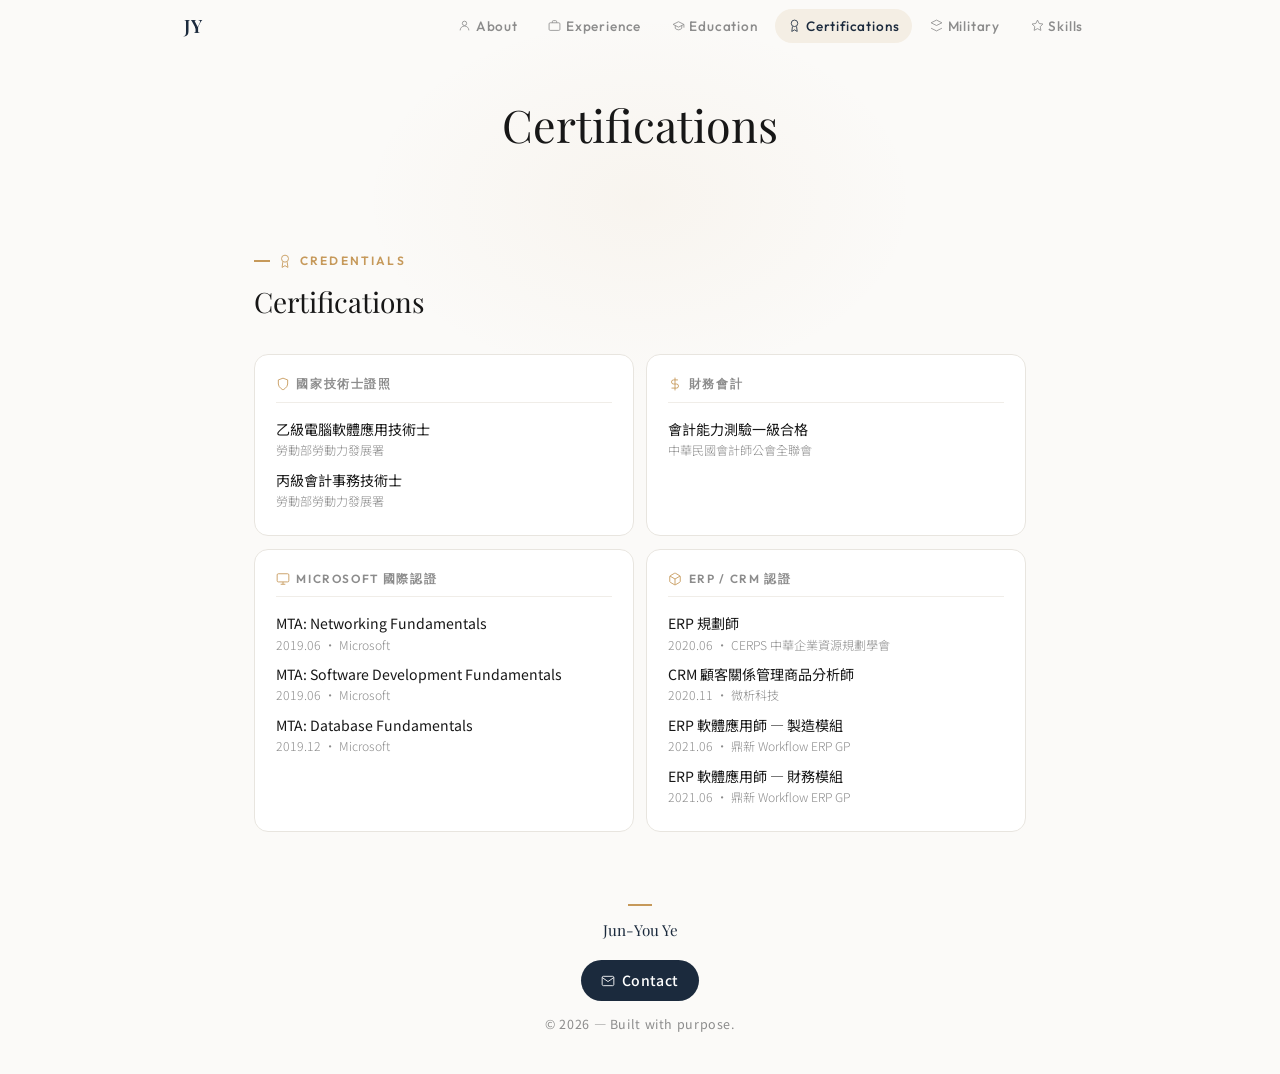
==== certs.html @ 10effc5e "Convert to multi-page site with English section titles Each section (Experience, Education, Certific" ====
<!DOCTYPE html>
<html lang="zh-TW">
<head>
<meta charset="UTF-8">
<meta name="viewport" content="width=device-width, initial-scale=1.0">
<meta name="description" content="Jun-You Ye — Certifications">
<title>Jun-You Ye — Certifications</title>
<link rel="preconnect" href="https://fonts.googleapis.com">
<link href="https://fonts.googleapis.com/css2?family=Outfit:wght@300;400;500;600&family=Playfair+Display:ital,wght@0,400;0,600;1,400&family=Noto+Sans+TC:wght@300;400;500;600&display=swap" rel="stylesheet">
<style>
  :root {
    --bg: #FBFAF8; --bg-elevated: #FFFFFF; --bg-subtle: #F5F3EF;
    --bg-glass: rgba(255,255,255,0.65); --text-1: #171717; --text-2: #4A4A4A;
    --text-3: #8C8C8C; --accent: #1B2A3D; --accent-soft: #2D4A6A;
    --gold: #C6995A; --gold-light: rgba(198,153,90,0.12);
    --border: #E8E5DF; --border-light: #F0EDE8; --radius: 14px;
    --shadow-md: 0 4px 20px rgba(0,0,0,0.05), 0 1px 4px rgba(0,0,0,0.03);
    --shadow-hover: 0 8px 32px rgba(0,0,0,0.08), 0 2px 8px rgba(0,0,0,0.04);
    --transition: cubic-bezier(0.22, 1, 0.36, 1);
  }
  *, *::before, *::after { margin: 0; padding: 0; box-sizing: border-box; }
  html { scroll-behavior: smooth; }
  body { font-family: 'Noto Sans TC', 'Outfit', sans-serif; font-weight: 400; color: var(--text-1); background: var(--bg); line-height: 1.65; -webkit-font-smoothing: antialiased; overflow-x: hidden; }

  nav { position: fixed; top: 0; width: 100%; z-index: 100; transition: all 0.4s var(--transition); }
  nav.scrolled { background: var(--bg-glass); backdrop-filter: blur(20px) saturate(1.4); -webkit-backdrop-filter: blur(20px) saturate(1.4); border-bottom: 1px solid rgba(0,0,0,0.04); }
  .nav-inner { max-width: 960px; margin: 0 auto; padding: 0 1.5rem; display: flex; justify-content: space-between; align-items: center; height: 52px; }
  .nav-logo { font-family: 'Playfair Display', serif; font-size: 1.15rem; color: var(--accent); letter-spacing: 0.03em; font-weight: 600; text-decoration: none; }
  .nav-links { display: flex; gap: 0.3rem; list-style: none; }
  .nav-links a { text-decoration: none; color: var(--text-3); font-family: 'Outfit', sans-serif; font-size: 0.85rem; display: inline-flex; align-items: center; gap: 0.3rem; font-weight: 500; letter-spacing: 0.06em; padding: 0.35rem 0.8rem; border-radius: 100px; transition: all 0.3s var(--transition); }
  .nav-links a svg { width: 13px; height: 13px; stroke: currentColor; fill: none; stroke-width: 1.5; }
  .nav-links a:hover, .nav-links a.active { color: var(--accent); background: var(--gold-light); }

  .page-header { padding: 5.5rem 1.5rem 2.5rem; text-align: center; position: relative; }
  .page-header::before { content: ''; position: absolute; top: 0; left: 50%; transform: translateX(-50%); width: 600px; height: 400px; background: radial-gradient(ellipse at center, rgba(198,153,90,0.06) 0%, transparent 65%); pointer-events: none; }
  .page-header-title { font-family: 'Playfair Display', serif; font-size: 2.8rem; font-weight: 400; color: var(--text-1); opacity: 0; animation: fadeUp 0.7s var(--transition) 0.2s forwards; }

  .cta-primary { display: inline-flex; align-items: center; gap: 0.4rem; padding: 0.55rem 1.3rem; background: var(--accent); color: #fff; border-radius: 100px; text-decoration: none; font-size: 0.88rem; font-weight: 500; letter-spacing: 0.03em; transition: all 0.35s var(--transition); }
  .cta-primary:hover { background: var(--accent-soft); box-shadow: var(--shadow-md); transform: translateY(-1px); }
  .cta-primary svg { width: 14px; height: 14px; stroke: currentColor; fill: none; stroke-width: 1.5; }

  .container { max-width: 820px; margin: 0 auto; padding: 0 1.5rem; }
  section { padding: 2.5rem 0; }
  .section-label { display: inline-flex; align-items: center; gap: 0.5rem; font-family: 'Outfit', sans-serif; font-size: 0.75rem; font-weight: 600; letter-spacing: 0.18em; text-transform: uppercase; color: var(--gold); margin-bottom: 0.5rem; }
  .section-label svg { width: 14px; height: 14px; stroke: var(--gold); fill: none; stroke-width: 1.5; flex-shrink: 0; }
  .section-label::before { content: ''; width: 16px; height: 1.5px; background: var(--gold); }
  .section-title { font-family: 'Playfair Display', serif; font-size: 1.75rem; font-weight: 400; color: var(--text-1); margin-bottom: 1.8rem; }

  .cert-container { display: grid; grid-template-columns: 1fr 1fr; gap: 0.8rem; }
  .cert-card { background: var(--bg-elevated); border: 1px solid var(--border); border-radius: var(--radius); padding: 1.2rem 1.3rem; transition: all 0.4s var(--transition); }
  .cert-card:hover { box-shadow: var(--shadow-hover); transform: translateY(-2px); }
  .cert-card-label { font-family: 'Outfit', sans-serif; font-size: 0.74rem; font-weight: 600; letter-spacing: 0.14em; text-transform: uppercase; color: var(--text-3); margin-bottom: 0.7rem; padding-bottom: 0.5rem; border-bottom: 1px solid var(--border-light); display: flex; align-items: center; gap: 0.4rem; }
  .cert-card-label svg { width: 14px; height: 14px; stroke: var(--gold); fill: none; stroke-width: 1.5; flex-shrink: 0; }
  .cert-row { padding: 0.3rem 0; }
  .cert-row-name { font-size: 0.88rem; color: var(--text-1); font-weight: 400; line-height: 1.45; }
  .cert-row-meta { font-size: 0.76rem; color: var(--text-3); font-weight: 300; margin-top: 0.05rem; }

  footer { text-align: center; padding: 2rem 1.5rem 2.5rem; }
  .footer-line { width: 24px; height: 1.5px; background: var(--gold); margin: 0 auto 0.8rem; }
  .footer-name { font-family: 'Playfair Display', serif; font-size: 0.95rem; color: var(--accent); margin-bottom: 0.25rem; }
  .footer-copy { font-size: 0.78rem; color: var(--text-3); letter-spacing: 0.05em; }

  @keyframes fadeUp { from { opacity: 0; transform: translateY(16px); } to { opacity: 1; transform: translateY(0); } }
  .reveal { opacity: 0; transform: translateY(20px); transition: opacity 0.65s var(--transition), transform 0.65s var(--transition); }
  .reveal.visible { opacity: 1; transform: translateY(0); }
  .reveal.d1 { transition-delay: 0.06s; } .reveal.d2 { transition-delay: 0.12s; } .reveal.d3 { transition-delay: 0.18s; } .reveal.d4 { transition-delay: 0.24s; }

  @media (max-width: 640px) { .page-header-title { font-size: 2.2rem; } .cert-container { grid-template-columns: 1fr; } .nav-links a { font-size: 0.78rem; padding: 0.3rem 0.5rem; } }
  .hamburger { display: none; cursor: pointer; background: none; border: none; padding: 0.5rem; min-width: 40px; min-height: 40px; align-items: center; justify-content: center; flex-direction: column; }
  .hamburger span { display: block; width: 22px; height: 2.5px; background: var(--text-1); margin: 3px 0; border-radius: 2px; transition: 0.3s; }
  @media (max-width: 480px) {
    .nav-links { display: none; }
    .nav-links.open { display: flex; flex-direction: column; position: absolute; top: 52px; left: 0; width: 100%; background: var(--bg-elevated); backdrop-filter: blur(20px); padding: 1rem 1.5rem; gap: 0.3rem; border-bottom: 1px solid var(--border-light); box-shadow: var(--shadow-md); z-index: 100; }
    .hamburger { display: flex; }
  }
  @media print { nav, footer, .hamburger { display: none; } .reveal { opacity: 1 !important; transform: none !important; } body { background: #fff; } .cert-container { grid-template-columns: 1fr 1fr; } }
</style>
</head>
<body>

<nav id="nav" aria-label="Navigation">
  <div class="nav-inner">
    <a href="index.html" class="nav-logo">JY</a>
    <button class="hamburger" aria-label="Open menu" onclick="document.querySelector('.nav-links').classList.toggle('open')">
      <span></span><span></span><span></span>
    </button>
    <ul class="nav-links">
      <li><a href="index.html"><svg viewBox="0 0 24 24"><circle cx="12" cy="8" r="4"/><path d="M20 21a8 8 0 1 0-16 0"/></svg>About</a></li>
      <li><a href="experience.html"><svg viewBox="0 0 24 24"><rect x="2" y="7" width="20" height="14" rx="2" ry="2"/><path d="M16 7V5a2 2 0 0 0-2-2h-4a2 2 0 0 0-2 2v2"/></svg>Experience</a></li>
      <li><a href="education.html"><svg viewBox="0 0 24 24"><path d="M22 10v6M2 10l10-5 10 5-10 5z"/><path d="M6 12v5c0 2 6 3 6 3s6-1 6-3v-5"/></svg>Education</a></li>
      <li><a href="certs.html"><svg viewBox="0 0 24 24"><circle cx="12" cy="8" r="6"/><path d="M8.21 13.89L7 23l5-3 5 3-1.21-9.12"/></svg>Certifications</a></li>
      <li><a href="military.html"><svg viewBox="0 0 24 24"><path d="M12 2L2 7l10 5 10-5-10-5z"/><path d="M2 17l10 5 10-5"/></svg>Military</a></li>
      <li><a href="skills.html"><svg viewBox="0 0 24 24"><polygon points="12 2 15.09 8.26 22 9.27 17 14.14 18.18 21.02 12 17.77 5.82 21.02 7 14.14 2 9.27 8.91 8.26 12 2"/></svg>Skills</a></li>
    </ul>
  </div>
</nav>

<div class="page-header">
  <h1 class="page-header-title">Certifications</h1>
</div>

<div class="container">
<main>
  <section>
    <div class="reveal">
      <div class="section-label"><svg viewBox="0 0 24 24"><circle cx="12" cy="8" r="6"/><path d="M8.21 13.89L7 23l5-3 5 3-1.21-9.12"/></svg>Credentials</div>
      <h2 class="section-title">Certifications</h2>
    </div>
    <div class="cert-container">
      <div class="cert-card reveal d1">
        <div class="cert-card-label"><svg viewBox="0 0 24 24"><path d="M12 22s8-4 8-10V5l-8-3-8 3v7c0 6 8 10 8 10z"/></svg>國家技術士證照</div>
        <div class="cert-row">
          <div class="cert-row-name">乙級電腦軟體應用技術士</div>
          <div class="cert-row-meta">勞動部勞動力發展署</div>
        </div>
        <div class="cert-row">
          <div class="cert-row-name">丙級會計事務技術士</div>
          <div class="cert-row-meta">勞動部勞動力發展署</div>
        </div>
      </div>
      <div class="cert-card reveal d2">
        <div class="cert-card-label"><svg viewBox="0 0 24 24"><line x1="12" y1="1" x2="12" y2="23"/><path d="M17 5H9.5a3.5 3.5 0 0 0 0 7h5a3.5 3.5 0 0 1 0 7H6"/></svg>財務會計</div>
        <div class="cert-row">
          <div class="cert-row-name">會計能力測驗一級合格</div>
          <div class="cert-row-meta">中華民國會計師公會全聯會</div>
        </div>
      </div>
      <div class="cert-card reveal d3">
        <div class="cert-card-label"><svg viewBox="0 0 24 24"><rect x="2" y="3" width="20" height="14" rx="2" ry="2"/><line x1="8" y1="21" x2="16" y2="21"/><line x1="12" y1="17" x2="12" y2="21"/></svg>Microsoft 國際認證</div>
        <div class="cert-row">
          <div class="cert-row-name">MTA: Networking Fundamentals</div>
          <div class="cert-row-meta">2019.06 ・ Microsoft</div>
        </div>
        <div class="cert-row">
          <div class="cert-row-name">MTA: Software Development Fundamentals</div>
          <div class="cert-row-meta">2019.06 ・ Microsoft</div>
        </div>
        <div class="cert-row">
          <div class="cert-row-name">MTA: Database Fundamentals</div>
          <div class="cert-row-meta">2019.12 ・ Microsoft</div>
        </div>
      </div>
      <div class="cert-card reveal d4">
        <div class="cert-card-label"><svg viewBox="0 0 24 24"><path d="M21 16V8a2 2 0 0 0-1-1.73l-7-4a2 2 0 0 0-2 0l-7 4A2 2 0 0 0 3 8v8a2 2 0 0 0 1 1.73l7 4a2 2 0 0 0 2 0l7-4A2 2 0 0 0 21 16z"/><polyline points="3.27 6.96 12 12.01 20.73 6.96"/><line x1="12" y1="22.08" x2="12" y2="12"/></svg>ERP / CRM 認證</div>
        <div class="cert-row">
          <div class="cert-row-name">ERP 規劃師</div>
          <div class="cert-row-meta">2020.06 ・ CERPS 中華企業資源規劃學會</div>
        </div>
        <div class="cert-row">
          <div class="cert-row-name">CRM 顧客關係管理商品分析師</div>
          <div class="cert-row-meta">2020.11 ・ 微析科技</div>
        </div>
        <div class="cert-row">
          <div class="cert-row-name">ERP 軟體應用師 — 製造模組</div>
          <div class="cert-row-meta">2021.06 ・ 鼎新 Workflow ERP GP</div>
        </div>
        <div class="cert-row">
          <div class="cert-row-name">ERP 軟體應用師 — 財務模組</div>
          <div class="cert-row-meta">2021.06 ・ 鼎新 Workflow ERP GP</div>
        </div>
      </div>
    </div>
  </section>
</main>
</div>

<footer>
  <div class="footer-line"></div>
  <div class="footer-name">Jun-You Ye</div>
  <a class="cta-primary" href="mailto:jun-you.ye@outlook.com" style="margin: 0.8rem auto; display: inline-flex;">
    <svg viewBox="0 0 24 24" role="img" style="width:14px;height:14px;stroke:currentColor;fill:none;stroke-width:1.5;"><path d="M4 4h16c1.1 0 2 .9 2 2v12c0 1.1-.9 2-2 2H4c-1.1 0-2-.9-2-2V6c0-1.1.9-2 2-2z"/><polyline points="22,6 12,13 2,6"/></svg>
    Contact
  </a>
  <div class="footer-copy">© 2026 — Built with purpose.</div>
</footer>

<script>
  const nav = document.getElementById('nav');
  window.addEventListener('scroll', () => { nav.classList.toggle('scrolled', window.scrollY > 20); }, { passive: true });
  const observer = new IntersectionObserver((entries) => { entries.forEach(e => { if (e.isIntersecting) e.target.classList.add('visible'); }); }, { threshold: 0.1, rootMargin: '0px 0px -40px 0px' });
  document.querySelectorAll('.reveal').forEach(el => observer.observe(el));
  const cur = location.pathname.split('/').pop() || 'index.html';
  document.querySelectorAll('.nav-links a[href]').forEach(a => { if (a.getAttribute('href') === cur) a.classList.add('active'); });
</script>
</body>
</html>
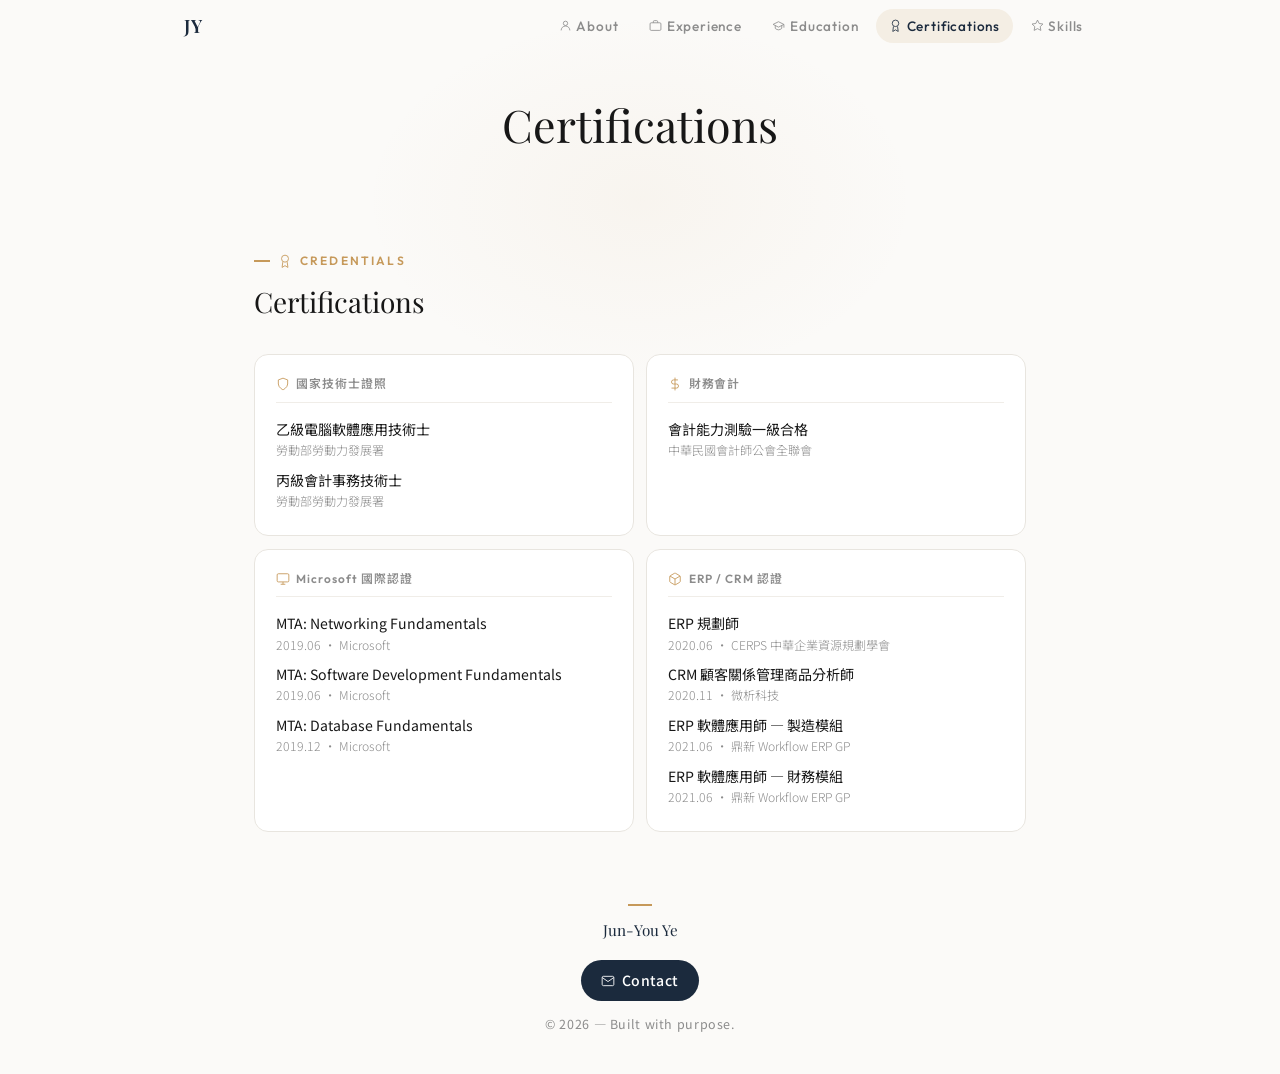
==== commit 59e6aff9: "Remove military page; unify Chinese font rendering - Delete military.html and remove Military nav li" ====
--- a/certs.html
+++ b/certs.html
@@ -49,7 +49,7 @@
   .cert-container { display: grid; grid-template-columns: 1fr 1fr; gap: 0.8rem; }
   .cert-card { background: var(--bg-elevated); border: 1px solid var(--border); border-radius: var(--radius); padding: 1.2rem 1.3rem; transition: all 0.4s var(--transition); }
   .cert-card:hover { box-shadow: var(--shadow-hover); transform: translateY(-2px); }
-  .cert-card-label { font-family: 'Outfit', sans-serif; font-size: 0.74rem; font-weight: 600; letter-spacing: 0.14em; text-transform: uppercase; color: var(--text-3); margin-bottom: 0.7rem; padding-bottom: 0.5rem; border-bottom: 1px solid var(--border-light); display: flex; align-items: center; gap: 0.4rem; }
+  .cert-card-label { font-family: 'Outfit', 'Noto Sans TC', sans-serif; font-size: 0.74rem; font-weight: 600; letter-spacing: 0.08em; color: var(--text-3); margin-bottom: 0.7rem; padding-bottom: 0.5rem; border-bottom: 1px solid var(--border-light); display: flex; align-items: center; gap: 0.4rem; }
   .cert-card-label svg { width: 14px; height: 14px; stroke: var(--gold); fill: none; stroke-width: 1.5; flex-shrink: 0; }
   .cert-row { padding: 0.3rem 0; }
   .cert-row-name { font-size: 0.88rem; color: var(--text-1); font-weight: 400; line-height: 1.45; }
@@ -89,7 +89,6 @@
       <li><a href="experience.html"><svg viewBox="0 0 24 24"><rect x="2" y="7" width="20" height="14" rx="2" ry="2"/><path d="M16 7V5a2 2 0 0 0-2-2h-4a2 2 0 0 0-2 2v2"/></svg>Experience</a></li>
       <li><a href="education.html"><svg viewBox="0 0 24 24"><path d="M22 10v6M2 10l10-5 10 5-10 5z"/><path d="M6 12v5c0 2 6 3 6 3s6-1 6-3v-5"/></svg>Education</a></li>
       <li><a href="certs.html"><svg viewBox="0 0 24 24"><circle cx="12" cy="8" r="6"/><path d="M8.21 13.89L7 23l5-3 5 3-1.21-9.12"/></svg>Certifications</a></li>
-      <li><a href="military.html"><svg viewBox="0 0 24 24"><path d="M12 2L2 7l10 5 10-5-10-5z"/><path d="M2 17l10 5 10-5"/></svg>Military</a></li>
       <li><a href="skills.html"><svg viewBox="0 0 24 24"><polygon points="12 2 15.09 8.26 22 9.27 17 14.14 18.18 21.02 12 17.77 5.82 21.02 7 14.14 2 9.27 8.91 8.26 12 2"/></svg>Skills</a></li>
     </ul>
   </div>
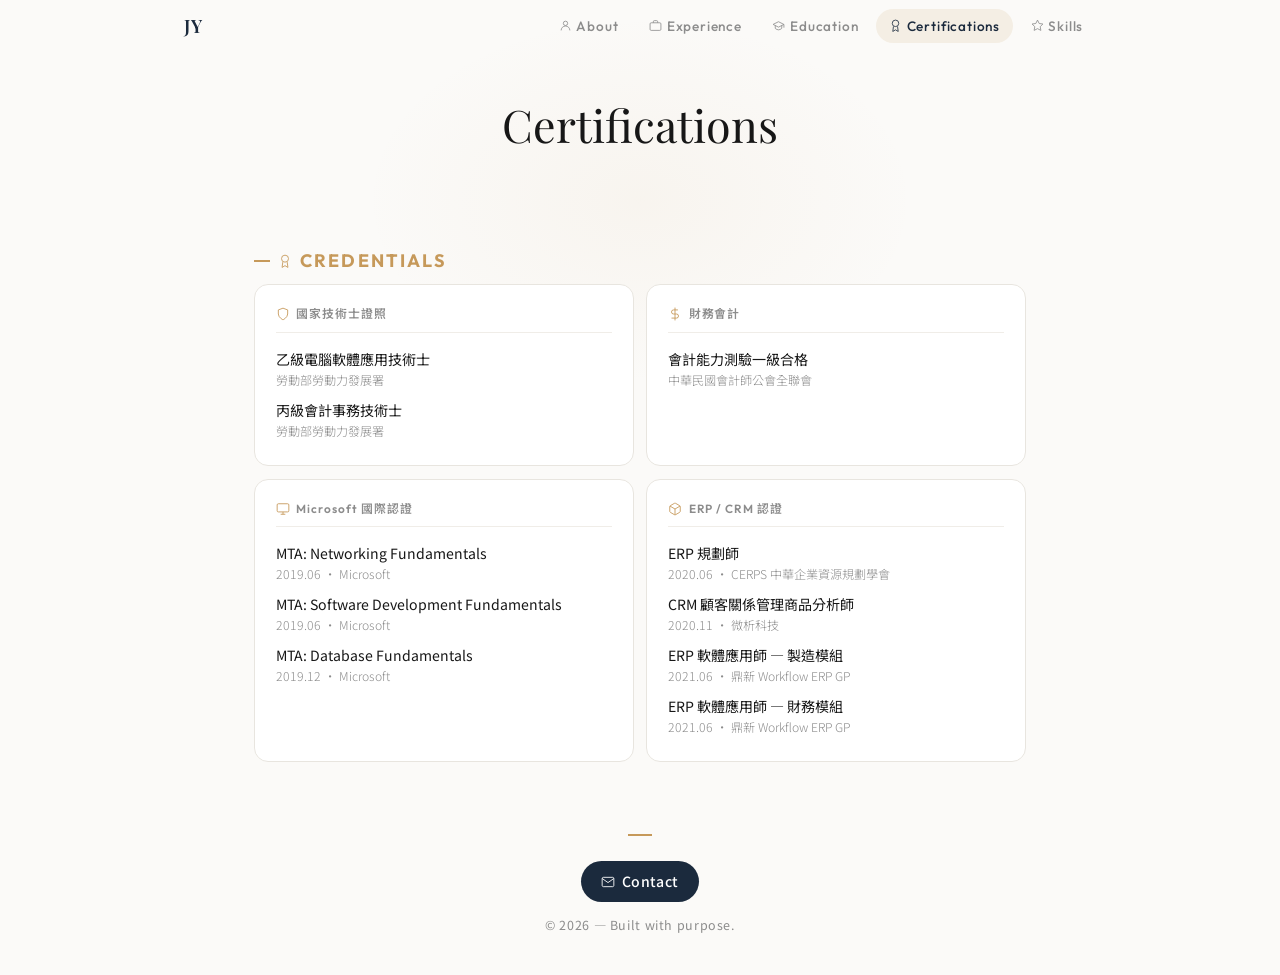
==== commit cc2be8b9: "修正多餘的文字 修正多餘的文字" ====
--- a/certs.html
+++ b/certs.html
@@ -102,8 +102,7 @@
 <main>
   <section>
     <div class="reveal">
-      <div class="section-label"><svg viewBox="0 0 24 24"><circle cx="12" cy="8" r="6"/><path d="M8.21 13.89L7 23l5-3 5 3-1.21-9.12"/></svg>Credentials</div>
-      <h2 class="section-title">Certifications</h2>
+      <div class="section-label"><svg viewBox="0 0 24 24"><circle cx="12" cy="8" r="6"/><path d="M8.21 13.89L7 23l5-3 5 3-1.21-9.12"/></svg><h2>Credentials</h2></div>
     </div>
     <div class="cert-container">
       <div class="cert-card reveal d1">
@@ -165,7 +164,6 @@
 
 <footer>
   <div class="footer-line"></div>
-  <div class="footer-name">Jun-You Ye</div>
   <a class="cta-primary" href="mailto:jun-you.ye@outlook.com" style="margin: 0.8rem auto; display: inline-flex;">
     <svg viewBox="0 0 24 24" role="img" style="width:14px;height:14px;stroke:currentColor;fill:none;stroke-width:1.5;"><path d="M4 4h16c1.1 0 2 .9 2 2v12c0 1.1-.9 2-2 2H4c-1.1 0-2-.9-2-2V6c0-1.1.9-2 2-2z"/><polyline points="22,6 12,13 2,6"/></svg>
     Contact
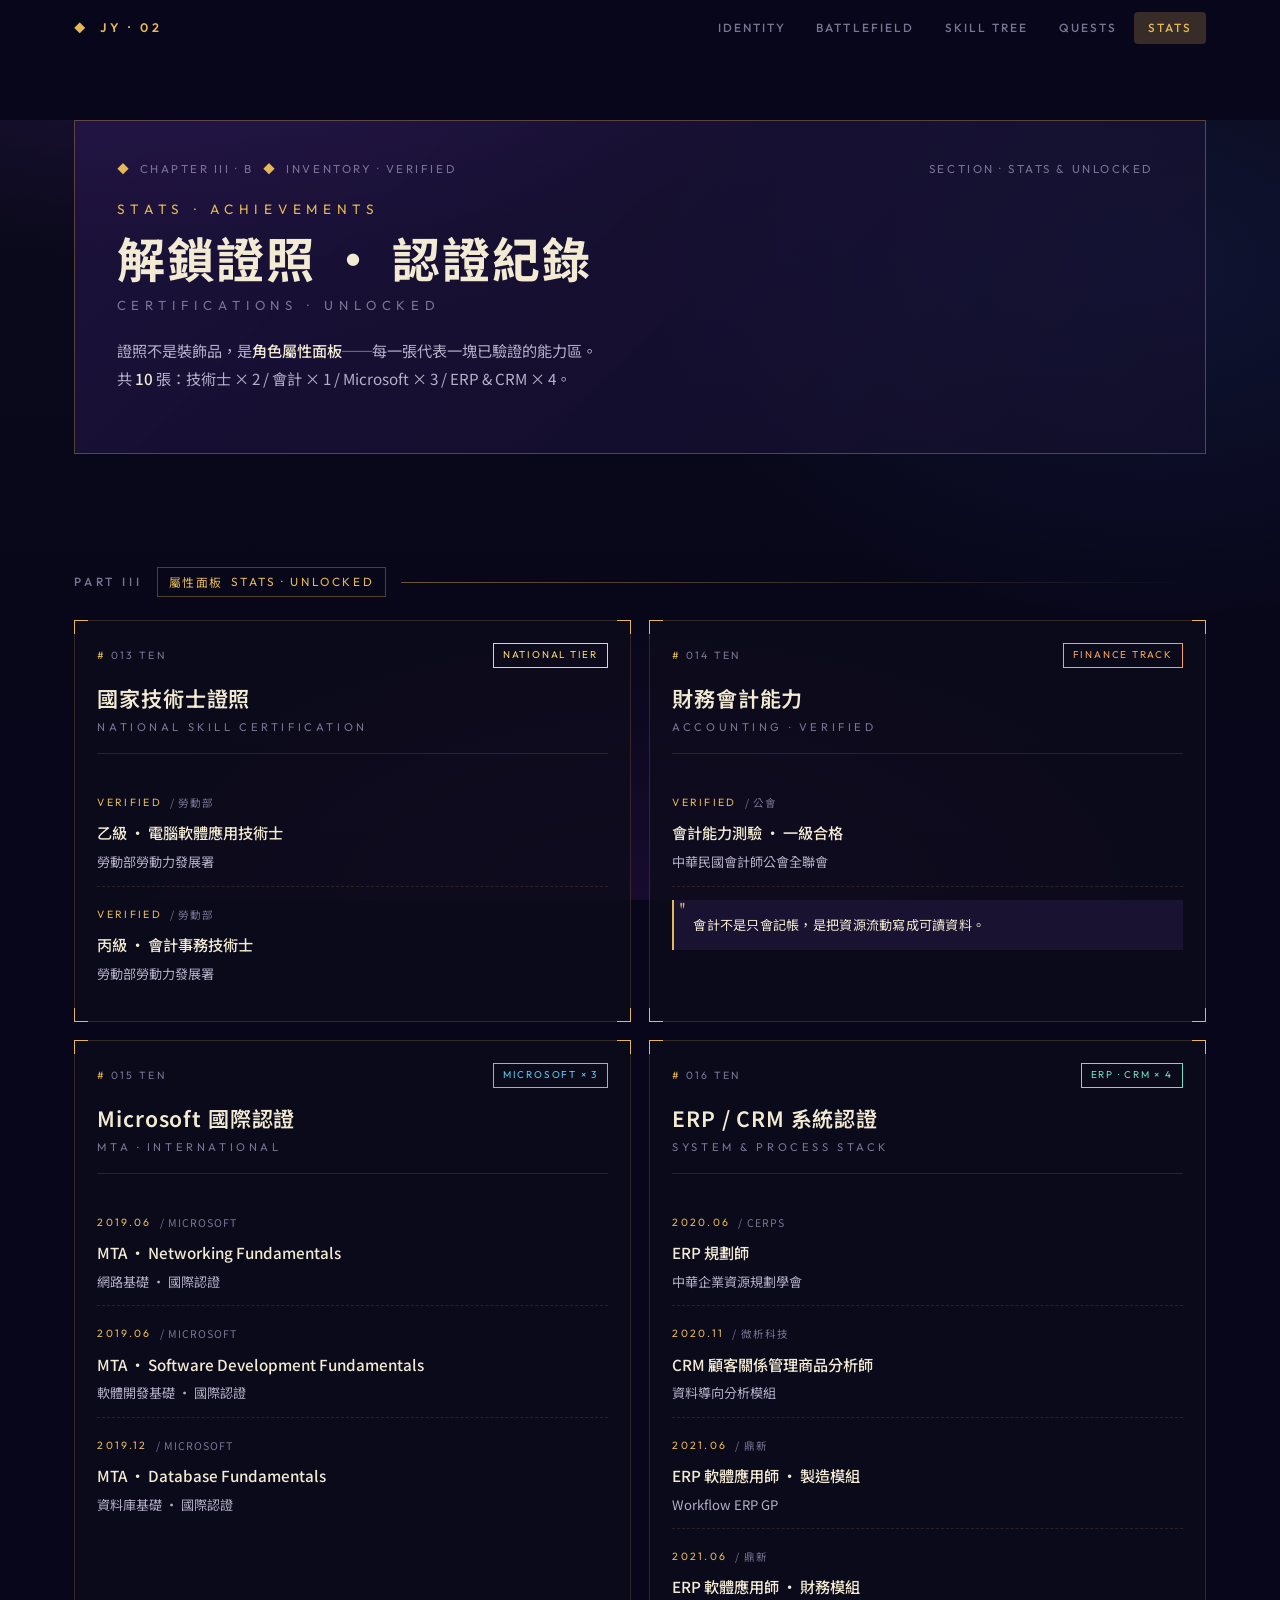
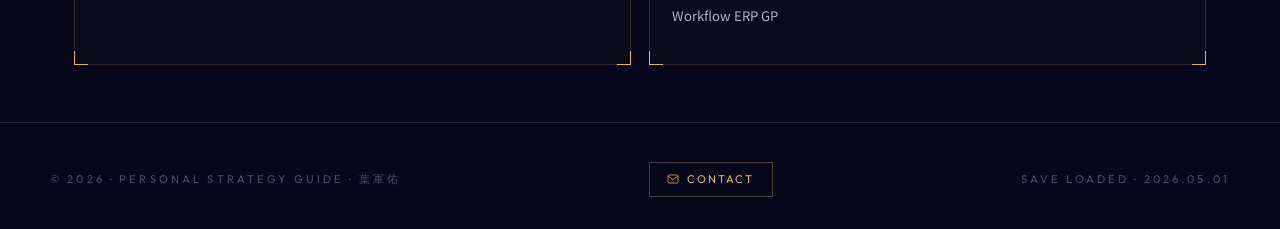
==== commit 160fe9e7: "Rebuild portfolio as Character Strategy Guide - Dark navy/purple theme with gold corner-bracket card" ====
--- a/certs.html
+++ b/certs.html
@@ -1,183 +1,182 @@
 <!DOCTYPE html>
 <html lang="zh-TW">
 <head>
-<meta charset="UTF-8">
-<meta name="viewport" content="width=device-width, initial-scale=1.0">
-<meta name="description" content="Jun-You Ye — Certifications">
-<title>Jun-You Ye — Certifications</title>
-<link rel="preconnect" href="https://fonts.googleapis.com">
-<link href="https://fonts.googleapis.com/css2?family=Outfit:wght@300;400;500;600&family=Playfair+Display:ital,wght@0,400;0,600;1,400&family=Noto+Sans+TC:wght@300;400;500;600&display=swap" rel="stylesheet">
-<style>
-  :root {
-    --bg: #FBFAF8; --bg-elevated: #FFFFFF; --bg-subtle: #F5F3EF;
-    --bg-glass: rgba(255,255,255,0.65); --text-1: #171717; --text-2: #4A4A4A;
-    --text-3: #8C8C8C; --accent: #1B2A3D; --accent-soft: #2D4A6A;
-    --gold: #C6995A; --gold-light: rgba(198,153,90,0.12);
-    --border: #E8E5DF; --border-light: #F0EDE8; --radius: 14px;
-    --shadow-md: 0 4px 20px rgba(0,0,0,0.05), 0 1px 4px rgba(0,0,0,0.03);
-    --shadow-hover: 0 8px 32px rgba(0,0,0,0.08), 0 2px 8px rgba(0,0,0,0.04);
-    --transition: cubic-bezier(0.22, 1, 0.36, 1);
-  }
-  *, *::before, *::after { margin: 0; padding: 0; box-sizing: border-box; }
-  html { scroll-behavior: smooth; }
-  body { font-family: 'Noto Sans TC', 'Outfit', sans-serif; font-weight: 400; color: var(--text-1); background: var(--bg); line-height: 1.65; -webkit-font-smoothing: antialiased; overflow-x: hidden; }
-
-  nav { position: fixed; top: 0; width: 100%; z-index: 100; transition: all 0.4s var(--transition); }
-  nav.scrolled { background: var(--bg-glass); backdrop-filter: blur(20px) saturate(1.4); -webkit-backdrop-filter: blur(20px) saturate(1.4); border-bottom: 1px solid rgba(0,0,0,0.04); }
-  .nav-inner { max-width: 960px; margin: 0 auto; padding: 0 1.5rem; display: flex; justify-content: space-between; align-items: center; height: 52px; }
-  .nav-logo { font-family: 'Playfair Display', serif; font-size: 1.15rem; color: var(--accent); letter-spacing: 0.03em; font-weight: 600; text-decoration: none; }
-  .nav-links { display: flex; gap: 0.3rem; list-style: none; }
-  .nav-links a { text-decoration: none; color: var(--text-3); font-family: 'Outfit', sans-serif; font-size: 0.85rem; display: inline-flex; align-items: center; gap: 0.3rem; font-weight: 500; letter-spacing: 0.06em; padding: 0.35rem 0.8rem; border-radius: 100px; transition: all 0.3s var(--transition); }
-  .nav-links a svg { width: 13px; height: 13px; stroke: currentColor; fill: none; stroke-width: 1.5; }
-  .nav-links a:hover, .nav-links a.active { color: var(--accent); background: var(--gold-light); }
-
-  .page-header { padding: 5.5rem 1.5rem 2.5rem; text-align: center; position: relative; }
-  .page-header::before { content: ''; position: absolute; top: 0; left: 50%; transform: translateX(-50%); width: 600px; height: 400px; background: radial-gradient(ellipse at center, rgba(198,153,90,0.06) 0%, transparent 65%); pointer-events: none; }
-  .page-header-title { font-family: 'Playfair Display', serif; font-size: 2.8rem; font-weight: 400; color: var(--text-1); opacity: 0; animation: fadeUp 0.7s var(--transition) 0.2s forwards; }
-
-  .cta-primary { display: inline-flex; align-items: center; gap: 0.4rem; padding: 0.55rem 1.3rem; background: var(--accent); color: #fff; border-radius: 100px; text-decoration: none; font-size: 0.88rem; font-weight: 500; letter-spacing: 0.03em; transition: all 0.35s var(--transition); }
-  .cta-primary:hover { background: var(--accent-soft); box-shadow: var(--shadow-md); transform: translateY(-1px); }
-  .cta-primary svg { width: 14px; height: 14px; stroke: currentColor; fill: none; stroke-width: 1.5; }
-
-  .container { max-width: 820px; margin: 0 auto; padding: 0 1.5rem; }
-  section { padding: 2.5rem 0; }
-  .section-label { display: inline-flex; align-items: center; gap: 0.5rem; font-family: 'Outfit', sans-serif; font-size: 0.75rem; font-weight: 600; letter-spacing: 0.18em; text-transform: uppercase; color: var(--gold); margin-bottom: 0.5rem; }
-  .section-label svg { width: 14px; height: 14px; stroke: var(--gold); fill: none; stroke-width: 1.5; flex-shrink: 0; }
-  .section-label::before { content: ''; width: 16px; height: 1.5px; background: var(--gold); }
-  .section-title { font-family: 'Playfair Display', serif; font-size: 1.75rem; font-weight: 400; color: var(--text-1); margin-bottom: 1.8rem; }
-
-  .cert-container { display: grid; grid-template-columns: 1fr 1fr; gap: 0.8rem; }
-  .cert-card { background: var(--bg-elevated); border: 1px solid var(--border); border-radius: var(--radius); padding: 1.2rem 1.3rem; transition: all 0.4s var(--transition); }
-  .cert-card:hover { box-shadow: var(--shadow-hover); transform: translateY(-2px); }
-  .cert-card-label { font-family: 'Outfit', 'Noto Sans TC', sans-serif; font-size: 0.74rem; font-weight: 600; letter-spacing: 0.08em; color: var(--text-3); margin-bottom: 0.7rem; padding-bottom: 0.5rem; border-bottom: 1px solid var(--border-light); display: flex; align-items: center; gap: 0.4rem; }
-  .cert-card-label svg { width: 14px; height: 14px; stroke: var(--gold); fill: none; stroke-width: 1.5; flex-shrink: 0; }
-  .cert-row { padding: 0.3rem 0; }
-  .cert-row-name { font-size: 0.88rem; color: var(--text-1); font-weight: 400; line-height: 1.45; }
-  .cert-row-meta { font-size: 0.76rem; color: var(--text-3); font-weight: 300; margin-top: 0.05rem; }
-
-  footer { text-align: center; padding: 2rem 1.5rem 2.5rem; }
-  .footer-line { width: 24px; height: 1.5px; background: var(--gold); margin: 0 auto 0.8rem; }
-  .footer-name { font-family: 'Playfair Display', serif; font-size: 0.95rem; color: var(--accent); margin-bottom: 0.25rem; }
-  .footer-copy { font-size: 0.78rem; color: var(--text-3); letter-spacing: 0.05em; }
-
-  @keyframes fadeUp { from { opacity: 0; transform: translateY(16px); } to { opacity: 1; transform: translateY(0); } }
-  .reveal { opacity: 0; transform: translateY(20px); transition: opacity 0.65s var(--transition), transform 0.65s var(--transition); }
-  .reveal.visible { opacity: 1; transform: translateY(0); }
-  .reveal.d1 { transition-delay: 0.06s; } .reveal.d2 { transition-delay: 0.12s; } .reveal.d3 { transition-delay: 0.18s; } .reveal.d4 { transition-delay: 0.24s; }
-
-  @media (max-width: 640px) { .page-header-title { font-size: 2.2rem; } .cert-container { grid-template-columns: 1fr; } .nav-links a { font-size: 0.78rem; padding: 0.3rem 0.5rem; } }
-  .hamburger { display: none; cursor: pointer; background: none; border: none; padding: 0.5rem; min-width: 40px; min-height: 40px; align-items: center; justify-content: center; flex-direction: column; }
-  .hamburger span { display: block; width: 22px; height: 2.5px; background: var(--text-1); margin: 3px 0; border-radius: 2px; transition: 0.3s; }
-  @media (max-width: 480px) {
-    .nav-links { display: none; }
-    .nav-links.open { display: flex; flex-direction: column; position: absolute; top: 52px; left: 0; width: 100%; background: var(--bg-elevated); backdrop-filter: blur(20px); padding: 1rem 1.5rem; gap: 0.3rem; border-bottom: 1px solid var(--border-light); box-shadow: var(--shadow-md); z-index: 100; }
-    .hamburger { display: flex; }
-  }
-  @media print { nav, footer, .hamburger { display: none; } .reveal { opacity: 1 !important; transform: none !important; } body { background: #fff; } .cert-container { grid-template-columns: 1fr 1fr; } }
-</style>
+  <meta charset="UTF-8">
+  <meta name="viewport" content="width=device-width, initial-scale=1.0">
+  <meta name="description" content="葉軍佑 Jun-You Ye — Stats &amp; Unlocked. 解鎖技能與證照。">
+  <title>葉軍佑 — Stats</title>
+  <link rel="preconnect" href="https://fonts.googleapis.com">
+  <link href="https://fonts.googleapis.com/css2?family=Outfit:wght@300;400;500;600;700&family=Playfair+Display:ital,wght@0,400;0,600;1,400&family=Noto+Sans+TC:wght@300;400;500;600;700&display=swap" rel="stylesheet">
+  <link rel="stylesheet" href="style.css">
 </head>
 <body>
 
 <nav id="nav" aria-label="Navigation">
   <div class="nav-inner">
-    <a href="index.html" class="nav-logo">JY</a>
+    <a href="index.html" class="nav-logo">JY · 02</a>
     <button class="hamburger" aria-label="Open menu" onclick="document.querySelector('.nav-links').classList.toggle('open')">
       <span></span><span></span><span></span>
     </button>
     <ul class="nav-links">
-      <li><a href="index.html"><svg viewBox="0 0 24 24"><circle cx="12" cy="8" r="4"/><path d="M20 21a8 8 0 1 0-16 0"/></svg>About</a></li>
-      <li><a href="experience.html"><svg viewBox="0 0 24 24"><rect x="2" y="7" width="20" height="14" rx="2" ry="2"/><path d="M16 7V5a2 2 0 0 0-2-2h-4a2 2 0 0 0-2 2v2"/></svg>Experience</a></li>
-      <li><a href="education.html"><svg viewBox="0 0 24 24"><path d="M22 10v6M2 10l10-5 10 5-10 5z"/><path d="M6 12v5c0 2 6 3 6 3s6-1 6-3v-5"/></svg>Education</a></li>
-      <li><a href="certs.html"><svg viewBox="0 0 24 24"><circle cx="12" cy="8" r="6"/><path d="M8.21 13.89L7 23l5-3 5 3-1.21-9.12"/></svg>Certifications</a></li>
-      <li><a href="skills.html"><svg viewBox="0 0 24 24"><polygon points="12 2 15.09 8.26 22 9.27 17 14.14 18.18 21.02 12 17.77 5.82 21.02 7 14.14 2 9.27 8.91 8.26 12 2"/></svg>Skills</a></li>
+      <li><a href="index.html">Identity</a></li>
+      <li><a href="experience.html">Battlefield</a></li>
+      <li><a href="skills.html">Skill Tree</a></li>
+      <li><a href="education.html">Quests</a></li>
+      <li><a href="certs.html">Stats</a></li>
     </ul>
   </div>
 </nav>
 
-<div class="page-header">
-  <h1 class="page-header-title">Certifications</h1>
-</div>
+<header class="guide-hero">
+  <div class="guide-hero-frame reveal">
+    <div class="frame-corners"></div>
+    <div class="guide-meta-row">
+      <div class="meta-l"><span>Chapter III · B</span><span>Inventory · Verified</span></div>
+      <div class="meta-r"><span>Section · Stats &amp; Unlocked</span></div>
+    </div>
+    <div class="guide-eyebrow">Stats · Achievements</div>
+    <h1 class="guide-name" style="font-size:3rem;">解鎖證照 · 認證紀錄</h1>
+    <div class="guide-name-en">Certifications · Unlocked</div>
+    <p class="guide-tagline">
+      證照不是裝飾品，是<strong>角色屬性面板</strong>──每一張代表一塊已驗證的能力區。<br>
+      共 <strong>10</strong> 張：技術士 × 2 / 會計 × 1 / Microsoft × 3 / ERP &amp; CRM × 4。
+    </p>
+  </div>
+</header>
 
 <div class="container">
-<main>
-  <section>
-    <div class="reveal">
-      <div class="section-label"><svg viewBox="0 0 24 24"><circle cx="12" cy="8" r="6"/><path d="M8.21 13.89L7 23l5-3 5 3-1.21-9.12"/></svg><h2>Credentials</h2></div>
-    </div>
-    <div class="cert-container">
-      <div class="cert-card reveal d1">
-        <div class="cert-card-label"><svg viewBox="0 0 24 24"><path d="M12 22s8-4 8-10V5l-8-3-8 3v7c0 6 8 10 8 10z"/></svg>國家技術士證照</div>
-        <div class="cert-row">
-          <div class="cert-row-name">乙級電腦軟體應用技術士</div>
-          <div class="cert-row-meta">勞動部勞動力發展署</div>
-        </div>
-        <div class="cert-row">
-          <div class="cert-row-name">丙級會計事務技術士</div>
-          <div class="cert-row-meta">勞動部勞動力發展署</div>
-        </div>
+  <main>
+
+    <!-- ===== PART III · B — STATS ===== -->
+    <section>
+      <div class="part-header reveal">
+        <span class="part-label">Part III</span>
+        <span class="part-tag"><span class="zh">屬性面板</span> Stats · Unlocked</span>
+        <span class="part-line"></span>
       </div>
-      <div class="cert-card reveal d2">
-        <div class="cert-card-label"><svg viewBox="0 0 24 24"><line x1="12" y1="1" x2="12" y2="23"/><path d="M17 5H9.5a3.5 3.5 0 0 0 0 7h5a3.5 3.5 0 0 1 0 7H6"/></svg>財務會計</div>
-        <div class="cert-row">
-          <div class="cert-row-name">會計能力測驗一級合格</div>
-          <div class="cert-row-meta">中華民國會計師公會全聯會</div>
-        </div>
+
+      <div class="card-grid two">
+
+        <!-- 國家技術士 -->
+        <article class="guide-card reveal d1">
+          <div class="corners"></div>
+          <div class="card-meta">
+            <span class="card-id"><span class="hash">#</span>013  ten</span>
+            <span class="card-tag title-up">National Tier</span>
+          </div>
+          <h2 class="card-title">國家技術士證照</h2>
+          <div class="card-subtitle">National Skill Certification</div>
+          <div class="card-body" style="padding-top:0.2rem;">
+            <div class="day-block">
+              <div class="day-tag">Verified <span class="zh">/ 勞動部</span></div>
+              <div class="day-title">乙級 · 電腦軟體應用技術士</div>
+              <div class="day-desc">勞動部勞動力發展署</div>
+            </div>
+            <div class="day-block">
+              <div class="day-tag">Verified <span class="zh">/ 勞動部</span></div>
+              <div class="day-title">丙級 · 會計事務技術士</div>
+              <div class="day-desc">勞動部勞動力發展署</div>
+            </div>
+          </div>
+        </article>
+
+        <!-- 財務會計 -->
+        <article class="guide-card reveal d2">
+          <div class="corners"></div>
+          <div class="card-meta">
+            <span class="card-id"><span class="hash">#</span>014  ten</span>
+            <span class="card-tag content">Finance Track</span>
+          </div>
+          <h2 class="card-title">財務會計能力</h2>
+          <div class="card-subtitle">Accounting · Verified</div>
+          <div class="card-body" style="padding-top:0.2rem;">
+            <div class="day-block">
+              <div class="day-tag">Verified <span class="zh">/ 公會</span></div>
+              <div class="day-title">會計能力測驗 · 一級合格</div>
+              <div class="day-desc">中華民國會計師公會全聯會</div>
+            </div>
+            <div class="card-quote" style="margin-top:0.85rem;">會計不是只會記帳，是把資源流動寫成可讀資料。</div>
+          </div>
+        </article>
+
+        <!-- Microsoft -->
+        <article class="guide-card reveal d3">
+          <div class="corners"></div>
+          <div class="card-meta">
+            <span class="card-id"><span class="hash">#</span>015  ten</span>
+            <span class="card-tag battlefield">Microsoft × 3</span>
+          </div>
+          <h2 class="card-title">Microsoft 國際認證</h2>
+          <div class="card-subtitle">MTA · International</div>
+          <div class="card-body" style="padding-top:0.2rem;">
+            <div class="day-block">
+              <div class="day-tag">2019.06 <span class="zh">/ Microsoft</span></div>
+              <div class="day-title">MTA · Networking Fundamentals</div>
+              <div class="day-desc">網路基礎 · 國際認證</div>
+            </div>
+            <div class="day-block">
+              <div class="day-tag">2019.06 <span class="zh">/ Microsoft</span></div>
+              <div class="day-title">MTA · Software Development Fundamentals</div>
+              <div class="day-desc">軟體開發基礎 · 國際認證</div>
+            </div>
+            <div class="day-block">
+              <div class="day-tag">2019.12 <span class="zh">/ Microsoft</span></div>
+              <div class="day-title">MTA · Database Fundamentals</div>
+              <div class="day-desc">資料庫基礎 · 國際認證</div>
+            </div>
+          </div>
+        </article>
+
+        <!-- ERP / CRM -->
+        <article class="guide-card reveal d4">
+          <div class="corners"></div>
+          <div class="card-meta">
+            <span class="card-id"><span class="hash">#</span>016  ten</span>
+            <span class="card-tag skill-tree">ERP · CRM × 4</span>
+          </div>
+          <h2 class="card-title">ERP / CRM 系統認證</h2>
+          <div class="card-subtitle">System &amp; Process Stack</div>
+          <div class="card-body" style="padding-top:0.2rem;">
+            <div class="day-block">
+              <div class="day-tag">2020.06 <span class="zh">/ CERPS</span></div>
+              <div class="day-title">ERP 規劃師</div>
+              <div class="day-desc">中華企業資源規劃學會</div>
+            </div>
+            <div class="day-block">
+              <div class="day-tag">2020.11 <span class="zh">/ 微析科技</span></div>
+              <div class="day-title">CRM 顧客關係管理商品分析師</div>
+              <div class="day-desc">資料導向分析模組</div>
+            </div>
+            <div class="day-block">
+              <div class="day-tag">2021.06 <span class="zh">/ 鼎新</span></div>
+              <div class="day-title">ERP 軟體應用師 · 製造模組</div>
+              <div class="day-desc">Workflow ERP GP</div>
+            </div>
+            <div class="day-block">
+              <div class="day-tag">2021.06 <span class="zh">/ 鼎新</span></div>
+              <div class="day-title">ERP 軟體應用師 · 財務模組</div>
+              <div class="day-desc">Workflow ERP GP</div>
+            </div>
+          </div>
+        </article>
+
       </div>
-      <div class="cert-card reveal d3">
-        <div class="cert-card-label"><svg viewBox="0 0 24 24"><rect x="2" y="3" width="20" height="14" rx="2" ry="2"/><line x1="8" y1="21" x2="16" y2="21"/><line x1="12" y1="17" x2="12" y2="21"/></svg>Microsoft 國際認證</div>
-        <div class="cert-row">
-          <div class="cert-row-name">MTA: Networking Fundamentals</div>
-          <div class="cert-row-meta">2019.06 ・ Microsoft</div>
-        </div>
-        <div class="cert-row">
-          <div class="cert-row-name">MTA: Software Development Fundamentals</div>
-          <div class="cert-row-meta">2019.06 ・ Microsoft</div>
-        </div>
-        <div class="cert-row">
-          <div class="cert-row-name">MTA: Database Fundamentals</div>
-          <div class="cert-row-meta">2019.12 ・ Microsoft</div>
-        </div>
-      </div>
-      <div class="cert-card reveal d4">
-        <div class="cert-card-label"><svg viewBox="0 0 24 24"><path d="M21 16V8a2 2 0 0 0-1-1.73l-7-4a2 2 0 0 0-2 0l-7 4A2 2 0 0 0 3 8v8a2 2 0 0 0 1 1.73l7 4a2 2 0 0 0 2 0l7-4A2 2 0 0 0 21 16z"/><polyline points="3.27 6.96 12 12.01 20.73 6.96"/><line x1="12" y1="22.08" x2="12" y2="12"/></svg>ERP / CRM 認證</div>
-        <div class="cert-row">
-          <div class="cert-row-name">ERP 規劃師</div>
-          <div class="cert-row-meta">2020.06 ・ CERPS 中華企業資源規劃學會</div>
-        </div>
-        <div class="cert-row">
-          <div class="cert-row-name">CRM 顧客關係管理商品分析師</div>
-          <div class="cert-row-meta">2020.11 ・ 微析科技</div>
-        </div>
-        <div class="cert-row">
-          <div class="cert-row-name">ERP 軟體應用師 — 製造模組</div>
-          <div class="cert-row-meta">2021.06 ・ 鼎新 Workflow ERP GP</div>
-        </div>
-        <div class="cert-row">
-          <div class="cert-row-name">ERP 軟體應用師 — 財務模組</div>
-          <div class="cert-row-meta">2021.06 ・ 鼎新 Workflow ERP GP</div>
-        </div>
-      </div>
-    </div>
-  </section>
-</main>
+    </section>
+
+  </main>
 </div>
 
 <footer>
-  <div class="footer-line"></div>
-  <a class="cta-primary" href="mailto:jun-you.ye@outlook.com" style="margin: 0.8rem auto; display: inline-flex;">
-    <svg viewBox="0 0 24 24" role="img" style="width:14px;height:14px;stroke:currentColor;fill:none;stroke-width:1.5;"><path d="M4 4h16c1.1 0 2 .9 2 2v12c0 1.1-.9 2-2 2H4c-1.1 0-2-.9-2-2V6c0-1.1.9-2 2-2z"/><polyline points="22,6 12,13 2,6"/></svg>
-    Contact
-  </a>
-  <div class="footer-copy">© 2026 — Built with purpose.</div>
+  <div class="footer-row">
+    <span>© 2026 · Personal Strategy Guide · 葉軍佑</span>
+    <a class="footer-contact" href="mailto:jun-you.ye@outlook.com">
+      <svg viewBox="0 0 24 24" role="img"><path d="M4 4h16c1.1 0 2 .9 2 2v12c0 1.1-.9 2-2 2H4c-1.1 0-2-.9-2-2V6c0-1.1.9-2 2-2z"/><polyline points="22,6 12,13 2,6"/></svg>
+      Contact
+    </a>
+    <span>Save Loaded · 2026.05.01</span>
+  </div>
 </footer>
 
-<script>
-  const nav = document.getElementById('nav');
-  window.addEventListener('scroll', () => { nav.classList.toggle('scrolled', window.scrollY > 20); }, { passive: true });
-  const observer = new IntersectionObserver((entries) => { entries.forEach(e => { if (e.isIntersecting) e.target.classList.add('visible'); }); }, { threshold: 0.1, rootMargin: '0px 0px -40px 0px' });
-  document.querySelectorAll('.reveal').forEach(el => observer.observe(el));
-  const cur = location.pathname.split('/').pop() || 'index.html';
-  document.querySelectorAll('.nav-links a[href]').forEach(a => { if (a.getAttribute('href') === cur) a.classList.add('active'); });
-</script>
+<script src="script.js"></script>
 </body>
 </html>
--- a/style.css
+++ b/style.css
@@ -0,0 +1,995 @@
+/* ==============================================
+   CSS Custom Properties — Strategy Guide Theme
+   ============================================== */
+:root {
+  --bg: #0B0A1A;
+  --bg-deep: #07061A;
+  --bg-elevated: rgba(20, 18, 40, 0.72);
+  --bg-card: rgba(14, 12, 28, 0.78);
+  --bg-card-soft: rgba(28, 22, 52, 0.55);
+  --bg-quote: rgba(64, 40, 110, 0.28);
+
+  --text-1: #F2EAD3;
+  --text-2: #B5AFC8;
+  --text-3: #7A7494;
+  --text-muted: #50496B;
+
+  --gold: #E5B856;
+  --gold-soft: rgba(229, 184, 86, 0.22);
+  --gold-line: rgba(229, 184, 86, 0.45);
+
+  --rarity-ssr: #B57BE0;
+  --rarity-title: #F4D86A;
+  --rarity-quest: #E96A8C;
+  --rarity-battlefield: #5BC9F0;
+  --rarity-skill: #6DDFC4;
+  --rarity-content: #F4A55B;
+  --rarity-status: #F08C5C;
+  --rarity-daily: #6DDFC4;
+  --rarity-final: #E5B856;
+
+  --border: rgba(229, 184, 86, 0.32);
+  --border-soft: rgba(229, 184, 86, 0.18);
+  --border-divider: rgba(229, 184, 86, 0.14);
+
+  --radius: 4px;
+  --radius-tag: 2px;
+
+  --shadow-card: 0 0 0 1px rgba(229, 184, 86, 0.06), 0 24px 60px rgba(0, 0, 0, 0.45);
+  --shadow-hover: 0 0 0 1px rgba(229, 184, 86, 0.4), 0 28px 72px rgba(0, 0, 0, 0.55);
+  --transition: cubic-bezier(0.22, 1, 0.36, 1);
+}
+
+/* ==============================================
+   Reset
+   ============================================== */
+*, *::before, *::after {
+  margin: 0;
+  padding: 0;
+  box-sizing: border-box;
+}
+
+html {
+  scroll-behavior: smooth;
+  background: var(--bg-deep);
+}
+
+body {
+  font-family: 'Noto Sans TC', 'Outfit', sans-serif;
+  font-weight: 400;
+  color: var(--text-1);
+  background:
+    radial-gradient(ellipse 80% 50% at 18% 0%, rgba(96, 50, 160, 0.28), transparent 60%),
+    radial-gradient(ellipse 60% 60% at 90% 30%, rgba(40, 70, 160, 0.18), transparent 65%),
+    radial-gradient(ellipse 70% 50% at 50% 100%, rgba(80, 30, 120, 0.22), transparent 60%),
+    linear-gradient(180deg, #0B0A1A 0%, #07061A 100%);
+  background-attachment: fixed;
+  line-height: 1.7;
+  -webkit-font-smoothing: antialiased;
+  overflow-x: hidden;
+  min-height: 100vh;
+}
+
+/* ==============================================
+   Navigation
+   ============================================== */
+nav {
+  position: fixed;
+  top: 0;
+  width: 100%;
+  z-index: 100;
+  transition: all 0.4s var(--transition);
+}
+
+nav.scrolled {
+  background: rgba(11, 10, 26, 0.78);
+  backdrop-filter: blur(18px) saturate(1.4);
+  -webkit-backdrop-filter: blur(18px) saturate(1.4);
+  border-bottom: 1px solid var(--border-soft);
+}
+
+.nav-inner {
+  max-width: 1180px;
+  margin: 0 auto;
+  padding: 0 1.5rem;
+  display: flex;
+  justify-content: space-between;
+  align-items: center;
+  height: 56px;
+}
+
+.nav-logo {
+  font-family: 'Outfit', sans-serif;
+  font-size: 0.78rem;
+  color: var(--gold);
+  letter-spacing: 0.32em;
+  font-weight: 600;
+  text-decoration: none;
+  text-transform: uppercase;
+}
+
+.nav-logo::before {
+  content: '◆ ';
+  color: var(--gold);
+  margin-right: 0.3rem;
+  font-size: 0.7rem;
+}
+
+.nav-links {
+  display: flex;
+  gap: 0.2rem;
+  list-style: none;
+}
+
+.nav-links a {
+  text-decoration: none;
+  color: var(--text-3);
+  font-family: 'Outfit', sans-serif;
+  font-size: 0.74rem;
+  display: inline-flex;
+  align-items: center;
+  gap: 0.4rem;
+  font-weight: 500;
+  letter-spacing: 0.18em;
+  text-transform: uppercase;
+  padding: 0.4rem 0.85rem;
+  border-radius: var(--radius);
+  transition: all 0.3s var(--transition);
+}
+
+.nav-links a svg {
+  width: 12px;
+  height: 12px;
+  stroke: currentColor;
+  fill: none;
+  stroke-width: 1.5;
+}
+
+.nav-links a:hover,
+.nav-links a.active {
+  color: var(--gold);
+  background: var(--gold-soft);
+}
+
+/* ==============================================
+   Hamburger
+   ============================================== */
+.hamburger {
+  display: none;
+  cursor: pointer;
+  background: none;
+  border: none;
+  padding: 0.5rem;
+  min-width: 40px;
+  min-height: 40px;
+  align-items: center;
+  justify-content: center;
+  flex-direction: column;
+}
+
+.hamburger span {
+  display: block;
+  width: 22px;
+  height: 2px;
+  background: var(--gold);
+  margin: 3px 0;
+  border-radius: 2px;
+  transition: 0.3s;
+}
+
+/* ==============================================
+   Layout
+   ============================================== */
+.container {
+  max-width: 1180px;
+  margin: 0 auto;
+  padding: 0 1.5rem;
+}
+
+section {
+  padding: 1.6rem 0;
+}
+
+/* ==============================================
+   Strategy Guide Hero
+   ============================================== */
+.guide-hero {
+  position: relative;
+  margin: 7.5rem auto 2.5rem;
+  max-width: 1180px;
+  padding: 0 1.5rem;
+}
+
+.guide-hero-frame {
+  position: relative;
+  background:
+    linear-gradient(135deg, rgba(48, 28, 96, 0.45) 0%, rgba(20, 16, 44, 0.65) 100%);
+  border: 1px solid var(--border);
+  padding: 2.4rem 2.6rem 2.2rem;
+  overflow: hidden;
+}
+
+.guide-hero-frame::before,
+.guide-hero-frame::after,
+.frame-corners::before,
+.frame-corners::after {
+  content: '';
+  position: absolute;
+  width: 22px;
+  height: 22px;
+  border: 1.5px solid var(--gold);
+  pointer-events: none;
+}
+
+.guide-hero-frame::before {
+  top: -1px; left: -1px;
+  border-right: none;
+  border-bottom: none;
+}
+
+.guide-hero-frame::after {
+  top: -1px; right: -1px;
+  border-left: none;
+  border-bottom: none;
+}
+
+.frame-corners::before {
+  bottom: -1px; left: -1px;
+  border-right: none;
+  border-top: none;
+}
+
+.frame-corners::after {
+  bottom: -1px; right: -1px;
+  border-left: none;
+  border-top: none;
+}
+
+.guide-meta-row {
+  display: flex;
+  justify-content: space-between;
+  align-items: center;
+  font-family: 'Outfit', sans-serif;
+  font-size: 0.72rem;
+  letter-spacing: 0.22em;
+  color: var(--text-3);
+  text-transform: uppercase;
+  margin-bottom: 1.2rem;
+}
+
+.guide-meta-row .meta-l span,
+.guide-meta-row .meta-r span {
+  margin-right: 0.6rem;
+}
+
+.guide-meta-row .meta-l span::before {
+  content: '◆ ';
+  color: var(--gold);
+  margin-right: 0.25rem;
+}
+
+.guide-eyebrow {
+  font-family: 'Outfit', sans-serif;
+  font-size: 0.85rem;
+  letter-spacing: 0.42em;
+  color: var(--gold);
+  text-transform: uppercase;
+  margin-bottom: 0.7rem;
+}
+
+.guide-name {
+  font-family: 'Noto Sans TC', sans-serif;
+  font-size: 4.6rem;
+  font-weight: 700;
+  color: var(--text-1);
+  line-height: 1.05;
+  letter-spacing: 0.04em;
+  margin-bottom: 1.1rem;
+}
+
+.guide-name-en {
+  font-family: 'Outfit', sans-serif;
+  font-size: 0.82rem;
+  font-weight: 400;
+  color: var(--text-3);
+  letter-spacing: 0.45em;
+  text-transform: uppercase;
+  margin-top: -0.4rem;
+  margin-bottom: 1.2rem;
+}
+
+.guide-tagline {
+  color: var(--text-2);
+  font-size: 0.95rem;
+  line-height: 1.85;
+  max-width: 640px;
+  margin-bottom: 1.6rem;
+}
+
+.guide-tagline strong {
+  color: var(--text-1);
+  font-weight: 500;
+}
+
+/* Stat Row */
+.stat-row {
+  display: grid;
+  grid-template-columns: repeat(4, 1fr);
+  gap: 0;
+  border: 1px solid var(--border-soft);
+  margin-top: 1.4rem;
+}
+
+.stat-cell {
+  padding: 0.75rem 1.1rem;
+  border-right: 1px solid var(--border-soft);
+}
+
+.stat-cell:last-child { border-right: none; }
+
+.stat-label {
+  font-family: 'Outfit', sans-serif;
+  font-size: 0.62rem;
+  letter-spacing: 0.32em;
+  color: var(--text-3);
+  text-transform: uppercase;
+  margin-bottom: 0.3rem;
+}
+
+.stat-label::after {
+  content: ' / 屬性';
+  color: var(--text-muted);
+  font-size: 0.6rem;
+  letter-spacing: 0.2em;
+}
+
+.stat-cell:nth-child(1) .stat-label::after { content: ' / 伺服器'; }
+.stat-cell:nth-child(2) .stat-label::after { content: ' / 版本'; }
+.stat-cell:nth-child(3) .stat-label::after { content: ' / 職業'; }
+.stat-cell:nth-child(4) .stat-label::after { content: ' / 屬性'; }
+
+.stat-value {
+  font-size: 0.92rem;
+  color: var(--text-1);
+  font-weight: 500;
+  letter-spacing: 0.04em;
+}
+
+.stat-value .arrow {
+  color: var(--gold);
+  margin: 0 0.25rem;
+}
+
+.stat-value .en {
+  color: var(--text-3);
+  font-family: 'Outfit', sans-serif;
+  font-size: 0.78rem;
+  letter-spacing: 0.1em;
+  margin-left: 0.2rem;
+}
+
+/* ==============================================
+   Part Section Headers
+   ============================================== */
+.part-header {
+  display: flex;
+  align-items: center;
+  gap: 0.9rem;
+  margin: 3rem 0 1.4rem;
+  font-family: 'Outfit', sans-serif;
+  font-size: 0.74rem;
+  letter-spacing: 0.32em;
+  color: var(--text-3);
+  text-transform: uppercase;
+}
+
+.part-header .part-label {
+  color: var(--text-3);
+  font-weight: 500;
+}
+
+.part-header .part-tag {
+  color: var(--gold);
+  border: 1px solid var(--border);
+  padding: 0.25rem 0.7rem;
+  letter-spacing: 0.22em;
+  display: inline-flex;
+  gap: 0.5rem;
+}
+
+.part-header .part-tag .zh {
+  font-family: 'Noto Sans TC', sans-serif;
+  letter-spacing: 0.12em;
+  color: var(--gold);
+}
+
+.part-header .part-line {
+  flex: 1;
+  height: 1px;
+  background: linear-gradient(90deg, var(--gold-line), transparent);
+}
+
+/* ==============================================
+   Card Grid
+   ============================================== */
+.card-grid {
+  display: grid;
+  grid-template-columns: repeat(3, 1fr);
+  gap: 1.1rem;
+}
+
+.card-grid.two { grid-template-columns: repeat(2, 1fr); }
+.card-grid.one { grid-template-columns: 1fr; }
+
+/* ==============================================
+   Strategy Card
+   ============================================== */
+.guide-card {
+  position: relative;
+  background: var(--bg-card);
+  border: 1px solid var(--border-soft);
+  padding: 1.4rem 1.4rem 1.5rem;
+  transition: all 0.4s var(--transition);
+  display: flex;
+  flex-direction: column;
+  min-height: 280px;
+}
+
+.guide-card::before,
+.guide-card::after,
+.guide-card > .corners::before,
+.guide-card > .corners::after {
+  content: '';
+  position: absolute;
+  width: 14px;
+  height: 14px;
+  border: 1.2px solid var(--gold);
+  pointer-events: none;
+  transition: all 0.4s var(--transition);
+}
+
+.guide-card::before {
+  top: -1px; left: -1px;
+  border-right: none;
+  border-bottom: none;
+}
+
+.guide-card::after {
+  top: -1px; right: -1px;
+  border-left: none;
+  border-bottom: none;
+}
+
+.guide-card > .corners::before {
+  bottom: -1px; left: -1px;
+  border-right: none;
+  border-top: none;
+}
+
+.guide-card > .corners::after {
+  bottom: -1px; right: -1px;
+  border-left: none;
+  border-top: none;
+}
+
+.guide-card:hover {
+  border-color: var(--border);
+  box-shadow: var(--shadow-hover);
+  transform: translateY(-3px);
+}
+
+.guide-card:hover::before,
+.guide-card:hover::after,
+.guide-card:hover > .corners::before,
+.guide-card:hover > .corners::after {
+  width: 18px;
+  height: 18px;
+}
+
+.card-meta {
+  display: flex;
+  justify-content: space-between;
+  align-items: center;
+  font-family: 'Outfit', sans-serif;
+  font-size: 0.66rem;
+  letter-spacing: 0.22em;
+  color: var(--text-muted);
+  text-transform: uppercase;
+  margin-bottom: 1rem;
+}
+
+.card-id {
+  color: var(--text-3);
+}
+
+.card-id .hash {
+  color: var(--gold);
+  margin-right: 0.25rem;
+}
+
+.card-tag {
+  padding: 0.2rem 0.55rem;
+  border: 1px solid currentColor;
+  letter-spacing: 0.18em;
+  font-size: 0.62rem;
+  display: inline-flex;
+  gap: 0.4rem;
+  align-items: center;
+}
+
+.card-tag.passive { color: var(--rarity-ssr); }
+.card-tag.title-up { color: var(--rarity-title); }
+.card-tag.main-quest { color: var(--rarity-quest); }
+.card-tag.battlefield { color: var(--rarity-battlefield); }
+.card-tag.skill-tree { color: var(--rarity-skill); }
+.card-tag.content { color: var(--rarity-content); }
+.card-tag.status { color: var(--rarity-status); }
+.card-tag.daily { color: var(--rarity-daily); }
+.card-tag.final { color: var(--rarity-final); }
+
+.card-tag .sep {
+  opacity: 0.55;
+  letter-spacing: 0;
+}
+
+.card-title {
+  font-family: 'Noto Sans TC', sans-serif;
+  font-size: 1.32rem;
+  font-weight: 600;
+  color: var(--text-1);
+  letter-spacing: 0.04em;
+  line-height: 1.35;
+  margin-bottom: 0.35rem;
+}
+
+.card-subtitle {
+  font-family: 'Outfit', sans-serif;
+  font-size: 0.7rem;
+  letter-spacing: 0.32em;
+  color: var(--text-3);
+  text-transform: uppercase;
+  margin-bottom: 1.1rem;
+  padding-bottom: 1rem;
+  border-bottom: 1px solid var(--border-divider);
+}
+
+.card-body {
+  font-size: 0.88rem;
+  color: var(--text-2);
+  line-height: 1.85;
+  flex: 1;
+}
+
+.card-body p + p {
+  margin-top: 0.8rem;
+}
+
+.card-body strong,
+.card-body .hl {
+  color: var(--gold);
+  font-weight: 500;
+}
+
+.card-body .hl-cyan { color: var(--rarity-battlefield); }
+.card-body .hl-green { color: var(--rarity-skill); }
+.card-body .hl-pink { color: var(--rarity-quest); }
+
+/* Quote highlight */
+.card-quote {
+  margin-top: 1rem;
+  padding: 0.85rem 1rem 0.85rem 1.2rem;
+  background: var(--bg-quote);
+  border-left: 2px solid var(--gold);
+  font-size: 0.82rem;
+  color: var(--text-1);
+  line-height: 1.75;
+  letter-spacing: 0.02em;
+  position: relative;
+}
+
+.card-quote::before {
+  content: '"';
+  position: absolute;
+  top: -0.1rem;
+  left: 0.3rem;
+  font-family: 'Playfair Display', serif;
+  font-size: 1.4rem;
+  color: var(--gold);
+  line-height: 1;
+}
+
+/* List inside card */
+.card-list {
+  list-style: none;
+  margin-top: 0.4rem;
+}
+
+.card-list li {
+  position: relative;
+  padding-left: 1.6rem;
+  margin-bottom: 0.55rem;
+  font-size: 0.86rem;
+  color: var(--text-2);
+  line-height: 1.7;
+}
+
+.card-list li .marker {
+  position: absolute;
+  left: 0;
+  top: 0.05rem;
+  font-family: 'Outfit', sans-serif;
+  font-size: 0.7rem;
+  font-weight: 600;
+  color: var(--gold);
+  letter-spacing: 0.08em;
+  width: 1.4rem;
+}
+
+/* Tier rows (S / A / B) */
+.tier-row {
+  display: flex;
+  align-items: flex-start;
+  gap: 0.85rem;
+  padding: 0.7rem 0;
+  border-bottom: 1px dashed var(--border-divider);
+}
+
+.tier-row:last-child { border-bottom: none; }
+
+.tier-badge {
+  width: 28px;
+  height: 28px;
+  display: flex;
+  align-items: center;
+  justify-content: center;
+  font-family: 'Outfit', sans-serif;
+  font-weight: 700;
+  font-size: 0.85rem;
+  color: var(--bg-deep);
+  flex-shrink: 0;
+  letter-spacing: 0;
+}
+
+.tier-badge.s { background: var(--gold); }
+.tier-badge.a { background: var(--rarity-skill); }
+.tier-badge.b { background: var(--rarity-battlefield); }
+
+.tier-content { flex: 1; }
+
+.tier-name {
+  font-size: 0.92rem;
+  font-weight: 500;
+  color: var(--text-1);
+  margin-bottom: 0.15rem;
+}
+
+.tier-desc {
+  font-size: 0.78rem;
+  color: var(--text-3);
+  line-height: 1.6;
+}
+
+/* ==============================================
+   Day Plan (Timeline inside card)
+   ============================================== */
+.day-block {
+  padding: 0.75rem 0;
+  border-bottom: 1px dashed var(--border-divider);
+}
+
+.day-block:last-of-type { border-bottom: none; }
+
+.day-tag {
+  font-family: 'Outfit', sans-serif;
+  font-size: 0.66rem;
+  letter-spacing: 0.22em;
+  color: var(--gold);
+  text-transform: uppercase;
+  margin-bottom: 0.35rem;
+  display: inline-flex;
+  align-items: center;
+  gap: 0.5rem;
+}
+
+.day-tag .zh {
+  color: var(--text-3);
+  font-family: 'Noto Sans TC', sans-serif;
+  letter-spacing: 0.1em;
+}
+
+.day-title {
+  font-size: 0.95rem;
+  color: var(--text-1);
+  font-weight: 500;
+  margin-bottom: 0.3rem;
+}
+
+.day-desc {
+  font-size: 0.82rem;
+  color: var(--text-2);
+  line-height: 1.7;
+}
+
+/* ==============================================
+   Status / Stat icons (career, gold, link, hp)
+   ============================================== */
+.stat-line {
+  display: flex;
+  align-items: flex-start;
+  gap: 0.85rem;
+  padding: 0.65rem 0;
+  border-bottom: 1px dashed var(--border-divider);
+}
+
+.stat-line:last-child { border-bottom: none; }
+
+.stat-icon {
+  width: 24px;
+  height: 24px;
+  border: 1px solid var(--gold-line);
+  display: flex;
+  align-items: center;
+  justify-content: center;
+  font-size: 0.78rem;
+  color: var(--gold);
+  font-family: 'Outfit', sans-serif;
+  font-weight: 600;
+  flex-shrink: 0;
+  margin-top: 0.1rem;
+}
+
+.stat-label-zh {
+  font-size: 0.85rem;
+  color: var(--text-1);
+  font-weight: 500;
+  margin-bottom: 0.1rem;
+}
+
+.stat-label-zh .en {
+  font-family: 'Outfit', sans-serif;
+  color: var(--text-3);
+  font-size: 0.7rem;
+  letter-spacing: 0.18em;
+  margin-left: 0.4rem;
+}
+
+.stat-line p {
+  font-size: 0.8rem;
+  color: var(--text-2);
+  line-height: 1.7;
+}
+
+/* ==============================================
+   Manifesto (PART IV final)
+   ============================================== */
+.manifesto {
+  position: relative;
+  text-align: center;
+  background:
+    linear-gradient(180deg, rgba(40, 28, 80, 0.4) 0%, rgba(14, 10, 30, 0.7) 100%);
+  border: 1px solid var(--border);
+  padding: 3rem 2rem 3.2rem;
+  margin-top: 1.4rem;
+  overflow: hidden;
+}
+
+.manifesto::before,
+.manifesto::after,
+.manifesto > .corners::before,
+.manifesto > .corners::after {
+  content: '';
+  position: absolute;
+  width: 22px;
+  height: 22px;
+  border: 1.5px solid var(--gold);
+  pointer-events: none;
+}
+
+.manifesto::before {
+  top: -1px; left: -1px;
+  border-right: none; border-bottom: none;
+}
+.manifesto::after {
+  top: -1px; right: -1px;
+  border-left: none; border-bottom: none;
+}
+.manifesto > .corners::before {
+  bottom: -1px; left: -1px;
+  border-right: none; border-top: none;
+}
+.manifesto > .corners::after {
+  bottom: -1px; right: -1px;
+  border-left: none; border-top: none;
+}
+
+.manifesto-tag {
+  display: inline-block;
+  font-family: 'Outfit', sans-serif;
+  font-size: 0.66rem;
+  letter-spacing: 0.32em;
+  color: var(--gold);
+  border: 1px solid var(--gold-line);
+  padding: 0.25rem 0.85rem;
+  text-transform: uppercase;
+  margin-bottom: 1.4rem;
+}
+
+.manifesto-title {
+  font-family: 'Noto Sans TC', sans-serif;
+  font-size: 1.85rem;
+  font-weight: 600;
+  color: var(--text-1);
+  letter-spacing: 0.06em;
+  margin-bottom: 0.4rem;
+}
+
+.manifesto-subtitle {
+  font-family: 'Outfit', sans-serif;
+  font-size: 0.76rem;
+  letter-spacing: 0.42em;
+  color: var(--text-3);
+  text-transform: uppercase;
+  margin-bottom: 2rem;
+}
+
+.manifesto-body {
+  max-width: 540px;
+  margin: 0 auto 2rem;
+  font-size: 0.92rem;
+  color: var(--text-2);
+  line-height: 2;
+}
+
+.manifesto-body p { margin-bottom: 0.4rem; }
+
+.manifesto-body em {
+  color: var(--gold);
+  font-style: normal;
+}
+
+.manifesto-final {
+  font-size: 1.08rem;
+  color: var(--gold);
+  letter-spacing: 0.08em;
+  line-height: 2.1;
+  font-weight: 500;
+}
+
+/* ==============================================
+   Footer
+   ============================================== */
+footer {
+  text-align: center;
+  padding: 2.4rem 1.5rem 2rem;
+  margin-top: 2rem;
+  border-top: 1px solid var(--border-divider);
+  color: var(--text-muted);
+  font-family: 'Outfit', sans-serif;
+  font-size: 0.7rem;
+  letter-spacing: 0.28em;
+  text-transform: uppercase;
+}
+
+footer .footer-row {
+  display: flex;
+  justify-content: space-between;
+  align-items: center;
+  max-width: 1180px;
+  margin: 0 auto;
+}
+
+footer .footer-contact {
+  color: var(--gold);
+  text-decoration: none;
+  letter-spacing: 0.18em;
+  border: 1px solid var(--border);
+  padding: 0.45rem 1.1rem;
+  display: inline-flex;
+  align-items: center;
+  gap: 0.5rem;
+  transition: all 0.3s var(--transition);
+  text-transform: uppercase;
+  font-size: 0.7rem;
+}
+
+footer .footer-contact:hover {
+  background: var(--gold-soft);
+  border-color: var(--gold);
+}
+
+footer .footer-contact svg {
+  width: 12px;
+  height: 12px;
+  stroke: currentColor;
+  fill: none;
+  stroke-width: 1.5;
+}
+
+/* ==============================================
+   Reveal Animation
+   ============================================== */
+@keyframes fadeUp {
+  from { opacity: 0; transform: translateY(20px); }
+  to   { opacity: 1; transform: translateY(0); }
+}
+
+.reveal {
+  opacity: 0;
+  transform: translateY(20px);
+  transition:
+    opacity 0.7s var(--transition),
+    transform 0.7s var(--transition);
+}
+
+.reveal.visible {
+  opacity: 1;
+  transform: translateY(0);
+}
+
+.reveal.d1 { transition-delay: 0.06s; }
+.reveal.d2 { transition-delay: 0.14s; }
+.reveal.d3 { transition-delay: 0.22s; }
+.reveal.d4 { transition-delay: 0.3s; }
+
+.guide-hero-frame.reveal { animation: fadeUp 0.9s var(--transition) 0.1s both; opacity: 1; transform: none; }
+
+/* ==============================================
+   Responsive
+   ============================================== */
+@media (max-width: 960px) {
+  .card-grid { grid-template-columns: repeat(2, 1fr); }
+  .guide-name { font-size: 3.6rem; }
+  .stat-row { grid-template-columns: repeat(2, 1fr); }
+  .stat-cell:nth-child(2) { border-right: none; }
+  .stat-cell:nth-child(1),
+  .stat-cell:nth-child(2) { border-bottom: 1px solid var(--border-soft); }
+}
+
+@media (max-width: 640px) {
+  .guide-hero { margin-top: 6rem; }
+  .guide-hero-frame { padding: 1.6rem 1.4rem; }
+  .guide-name { font-size: 2.6rem; }
+  .guide-meta-row { font-size: 0.6rem; flex-direction: column; align-items: flex-start; gap: 0.4rem; }
+  .card-grid { grid-template-columns: 1fr; }
+  .stat-row { grid-template-columns: 1fr; }
+  .stat-cell { border-right: none; border-bottom: 1px solid var(--border-soft); }
+  .stat-cell:last-child { border-bottom: none; }
+  .part-header { font-size: 0.66rem; gap: 0.5rem; }
+  .manifesto-title { font-size: 1.4rem; }
+  .manifesto-final { font-size: 0.95rem; }
+  footer .footer-row { flex-direction: column; gap: 1rem; }
+}
+
+@media (max-width: 520px) {
+  .nav-links { display: none; }
+  .nav-links.open {
+    display: flex;
+    flex-direction: column;
+    position: absolute;
+    top: 56px;
+    left: 0;
+    width: 100%;
+    background: rgba(11, 10, 26, 0.95);
+    backdrop-filter: blur(18px);
+    padding: 1rem 1.5rem;
+    gap: 0.3rem;
+    border-bottom: 1px solid var(--border-soft);
+  }
+  .hamburger { display: flex; }
+}
+
+@media print {
+  body { background: #fff; color: #111; }
+  nav, footer, .hamburger { display: none; }
+  .reveal { opacity: 1 !important; transform: none !important; }
+  .guide-card,
+  .manifesto,
+  .guide-hero-frame {
+    background: #fff;
+    border: 1px solid #999;
+    color: #111;
+  }
+  .card-title, .card-body, .manifesto-title, .manifesto-body, .guide-name {
+    color: #111;
+  }
+}
